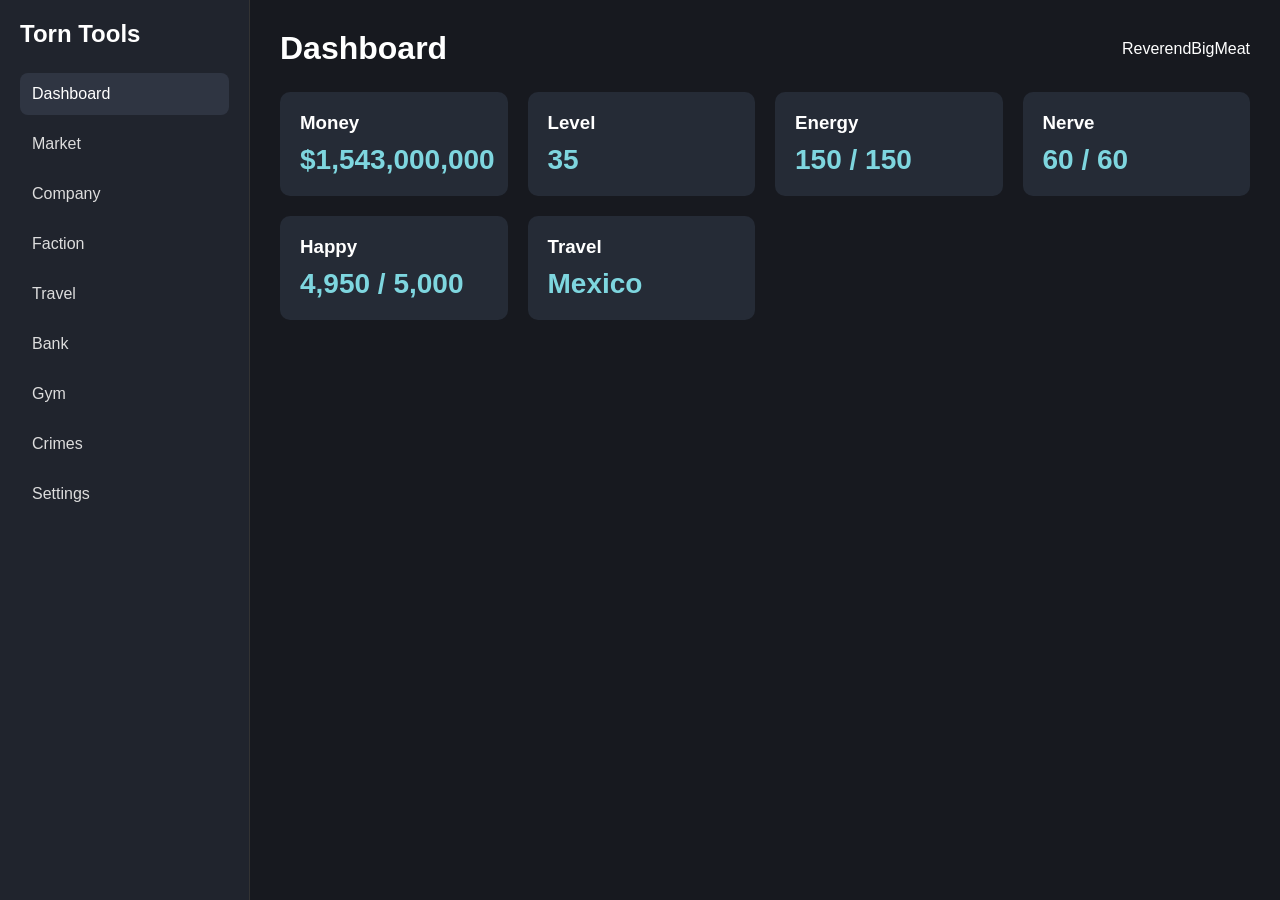
==== index.html @ d22a4641 "Add initial project structure with main dashboard and supporting pages - Create index.html for the m" ====
<!DOCTYPE html>
<html lang="en">
<head>
    <meta charset="UTF-8">
    <meta name="viewport" content="width=device-width, initial-scale=1.0">
    <title>Torn Dashboard</title>
    <link rel="stylesheet" href="./assets/css/styles.css">
</head>
    <body>
        <div class="container">

            <aside class="sidebar">

                <h2>Torn Tools</h2>

                <a href="./index.html">Dashboard</a>
                <a href="./pages/market.html">Market</a>
                <a href="./pages/company.html">Company</a>
                <a href="./pages/faction.html">Faction</a>
                <a href="./pages/travel.html">Travel</a>
                <a href="./pages/bank.html">Bank</a>
                <a href="./pages/gym.html">Gym</a>
                <a href="./pages/crimes.html">Crimes</a>
                <a href="./pages/settings.html">Settings</a>

            </aside>

            <main class="content">

                <div class="header">
                    <h1>Dashboard</h1>
                    <span>ReverendBigMeat</span>
                </div>

                <div class="cards">

                    <div class="card">
                        <h3>Money</h3>
                        <div class="value">$1,543,000,000
                        </div>
                    </div>

                    <div class="card">
                        <h3>Level</h3>
                        <div class="value">35</div>
                    </div>

                    <div class="card">
                        <h3>Energy</h3>
                        <div class="value">150 / 150</div>
                    </div>

                    <div class="card">
                        <h3>Nerve</h3>
                        <div class="value">60 / 60</div>
                    </div>

                    <div class="card">
                        <h3>Happy</h3>
                        <div class="value">4,950 / 5,000</div>
                    </div>

                    <div class="card">
                        <h3>Travel</h3>
                        <div class="value">Mexico</div>
                    </div>

                </div>

            </main>

        </div>

        <script src="./assets/js/main.js"></script>
    </body>
</html>
---- assets/css/styles.css ----
*{
    margin:0;
    padding:0;
    box-sizing:border-box;
    font-family:Segoe UI,sans-serif;
}

body{
    background:#17191f;
    color:white;
}

.container{
    display:flex;
    height:100vh;
}

.sidebar{
    width:250px;
    background:#20242d;
    border-right:1px solid #333;
    padding:20px;
}

.sidebar h2{
    margin-bottom:25px;
}

.sidebar a{
    display:block;
    padding:12px;
    margin-bottom:8px;
    text-decoration:none;
    color:#ddd;
    border-radius:8px;
}

.sidebar a:hover,
.sidebar a.is-active{
    background:#2f3542;
    color:#fff;
}

.content{
    flex:1;
    padding:30px;
    overflow:auto;
}

.header{
    display:flex;
    justify-content:space-between;
    align-items:center;
    margin-bottom:25px;
}

.cards{
    display:grid;
    grid-template-columns:repeat(auto-fit,minmax(220px,1fr));
    gap:20px;
}

.card{
    background:#252b36;
    padding:20px;
    border-radius:10px;
}

.card h3{
    margin-bottom:10px;
}

.value{
    font-size:28px;
    font-weight:bold;
    color:#7ed6df;
}

.page-placeholder{
    max-width:700px;
    background:#252b36;
    border:1px solid #333;
    border-radius:10px;
    padding:24px;
    line-height:1.5;
}

@media (max-width: 900px){
    .container{
        flex-direction:column;
        height:auto;
        min-height:100vh;
    }

    .sidebar{
        width:100%;
        border-right:none;
        border-bottom:1px solid #333;
    }
}
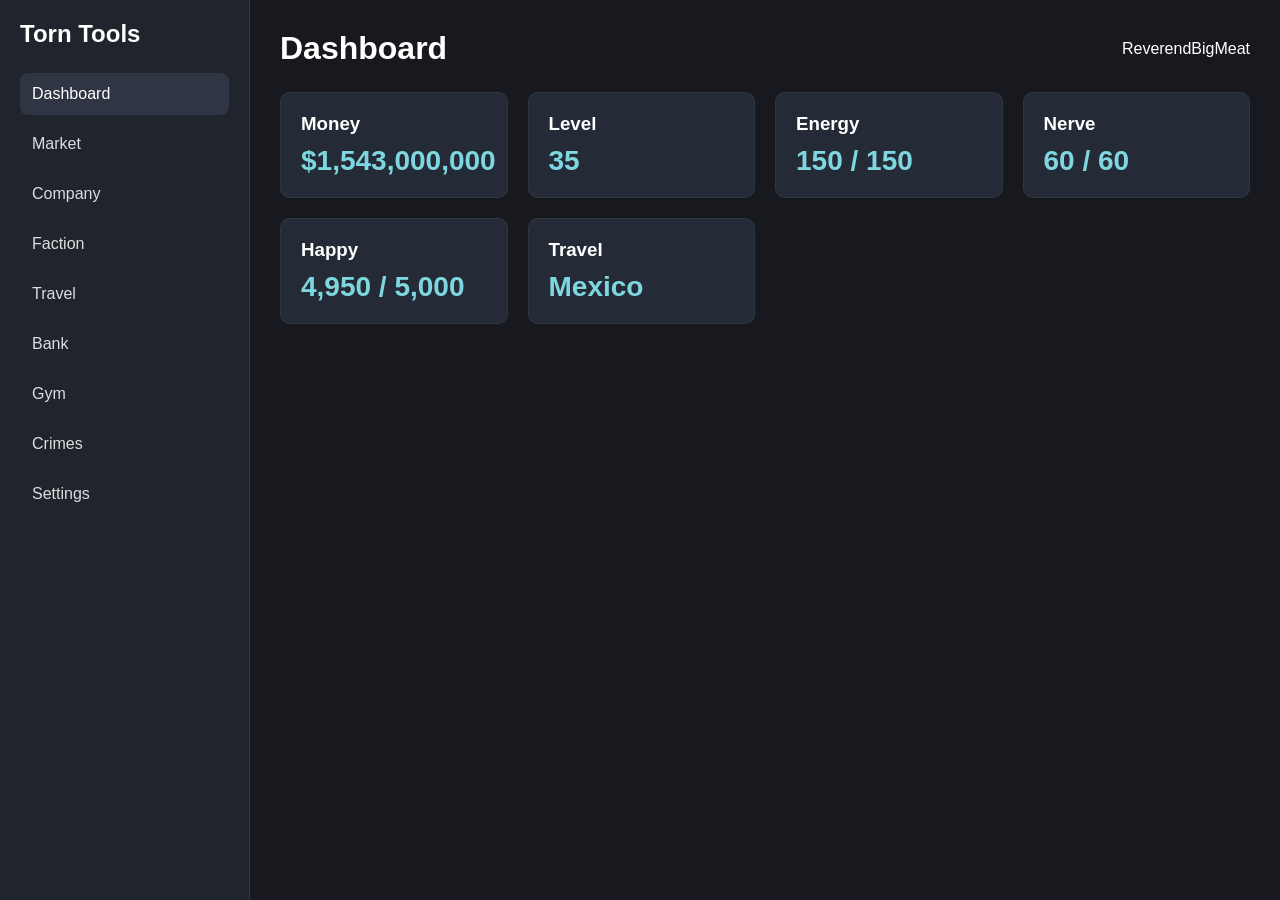
==== commit 80947638: "Add page-specific styles and class names for dashboard, bank, company, crimes, faction, gym, market," ====
--- a/index.html
+++ b/index.html
@@ -5,8 +5,9 @@
     <meta name="viewport" content="width=device-width, initial-scale=1.0">
     <title>Torn Dashboard</title>
     <link rel="stylesheet" href="./assets/css/styles.css">
+    <link rel="stylesheet" href="./assets/css/dashboard.css">
 </head>
-    <body>
+    <body class="page-dashboard">
         <div class="container">
 
             <aside class="sidebar">
--- a/assets/css/dashboard.css
+++ b/assets/css/dashboard.css
@@ -0,0 +1,4 @@
+/* Page-specific styles for dashboard widgets */
+.page-dashboard .cards .card {
+    border: 1px solid rgba(126, 214, 223, 0.08);
+}
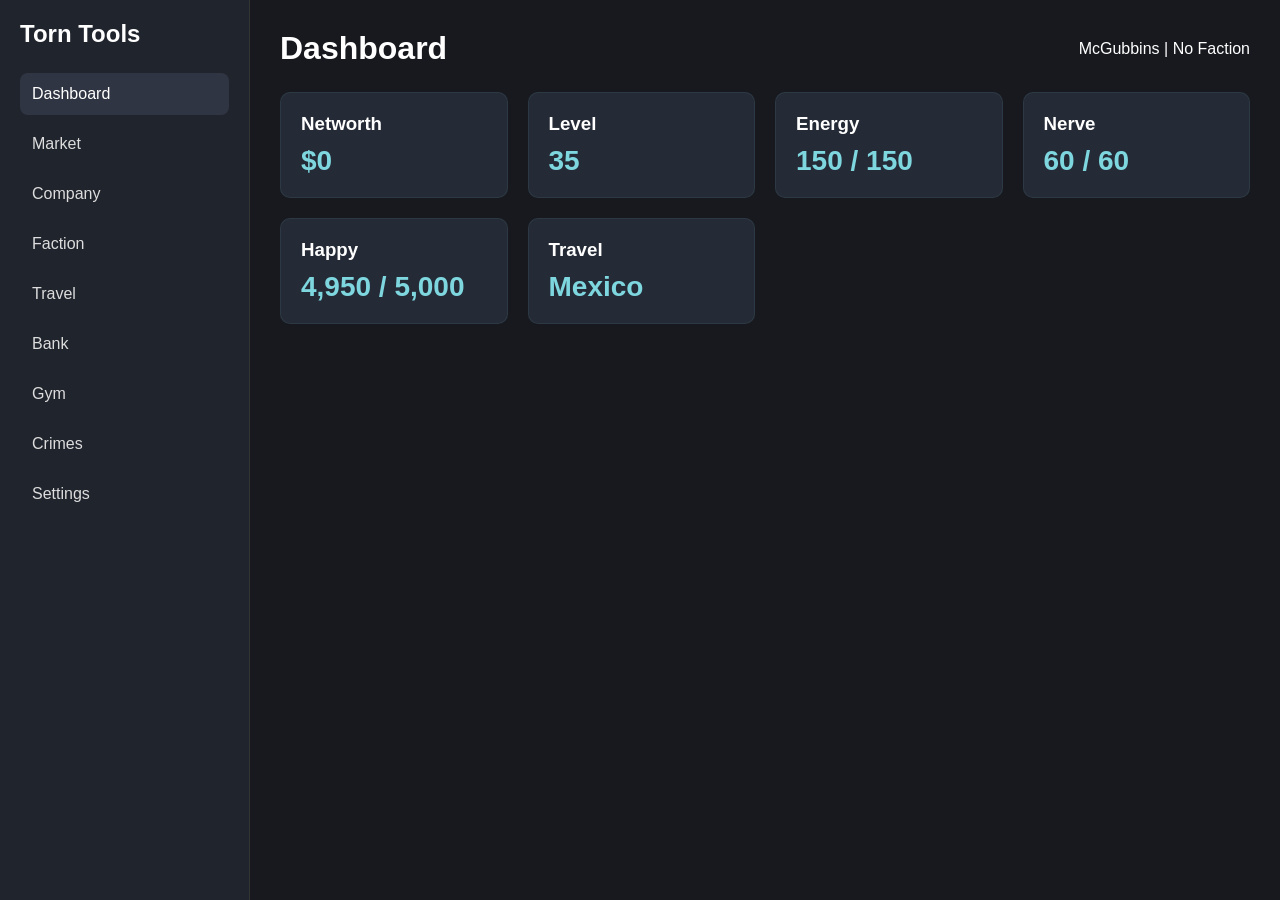
==== commit 7e64770a: "Add user data fetching functionality and update dashboard layout" ====
--- a/index.html
+++ b/index.html
@@ -30,35 +30,39 @@
 
                 <div class="header">
                     <h1>Dashboard</h1>
-                    <span>ReverendBigMeat</span>
+                    <span>
+                        <span id="user-name">McGubbins</span>
+                        <span> | </span>
+                        <span id="user-faction">No Faction</span>
+                    </span>
                 </div>
 
                 <div class="cards">
 
                     <div class="card">
-                        <h3>Money</h3>
-                        <div class="value">$1,543,000,000
+                        <h3>Networth</h3>
+                        <div class="value" id="user-networth">$0
                         </div>
                     </div>
 
                     <div class="card">
                         <h3>Level</h3>
-                        <div class="value">35</div>
+                        <div class="value" id="user-level">35</div>
                     </div>
 
                     <div class="card">
                         <h3>Energy</h3>
-                        <div class="value">150 / 150</div>
+                        <div class="value" id="user-energy">150 / 150</div>
                     </div>
 
                     <div class="card">
                         <h3>Nerve</h3>
-                        <div class="value">60 / 60</div>
+                        <div class="value" id="user-nerve">60 / 60</div>
                     </div>
 
                     <div class="card">
                         <h3>Happy</h3>
-                        <div class="value">4,950 / 5,000</div>
+                        <div class="value" id="user-happy">4,950 / 5,000</div>
                     </div>
 
                     <div class="card">
@@ -73,5 +77,6 @@
         </div>
 
         <script src="./assets/js/main.js"></script>
+        <script src="./assets/js/dashboard.js"></script>
     </body>
 </html>
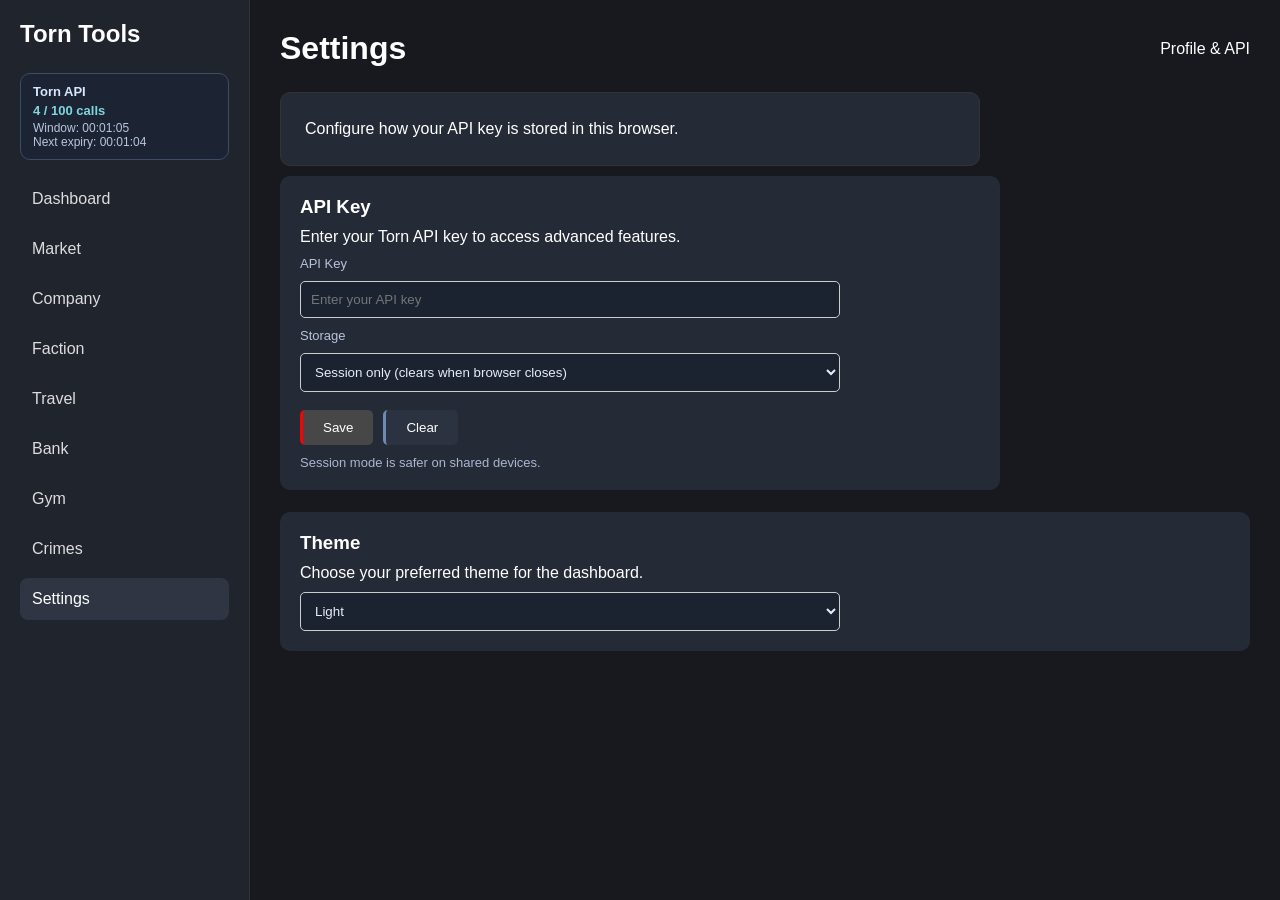
==== commit 18ecab91: "Add API call tracking and display user bars data in dashboard" ====
--- a/index.html
+++ b/index.html
@@ -66,8 +66,8 @@
                     </div>
 
                     <div class="card">
-                        <h3>Travel</h3>
-                        <div class="value">Mexico</div>
+                        <h3>Life</h3>
+                        <div class="value" id="user-life">0 / 0</div>
                     </div>
 
                 </div>
--- a/assets/css/styles.css
+++ b/assets/css/styles.css
@@ -85,6 +85,34 @@
     line-height:1.5;
 }
 
+.api-call-ticker{
+    width:100%;
+    margin-bottom:18px;
+    border:1px solid #3d4c67;
+    border-radius:10px;
+    padding:10px 12px;
+    background:#1c2332;
+    font-size:13px;
+}
+
+.api-call-ticker-title{
+    font-weight:700;
+    color:#d9e6ff;
+    margin-bottom:4px;
+}
+
+.api-call-ticker-count{
+    color:#7ed6df;
+    font-weight:700;
+    margin-bottom:3px;
+}
+
+.api-call-ticker-window,
+.api-call-ticker-reset{
+    color:#b8c6df;
+    font-size:12px;
+}
+
 @media (max-width: 900px){
     .container{
         flex-direction:column;
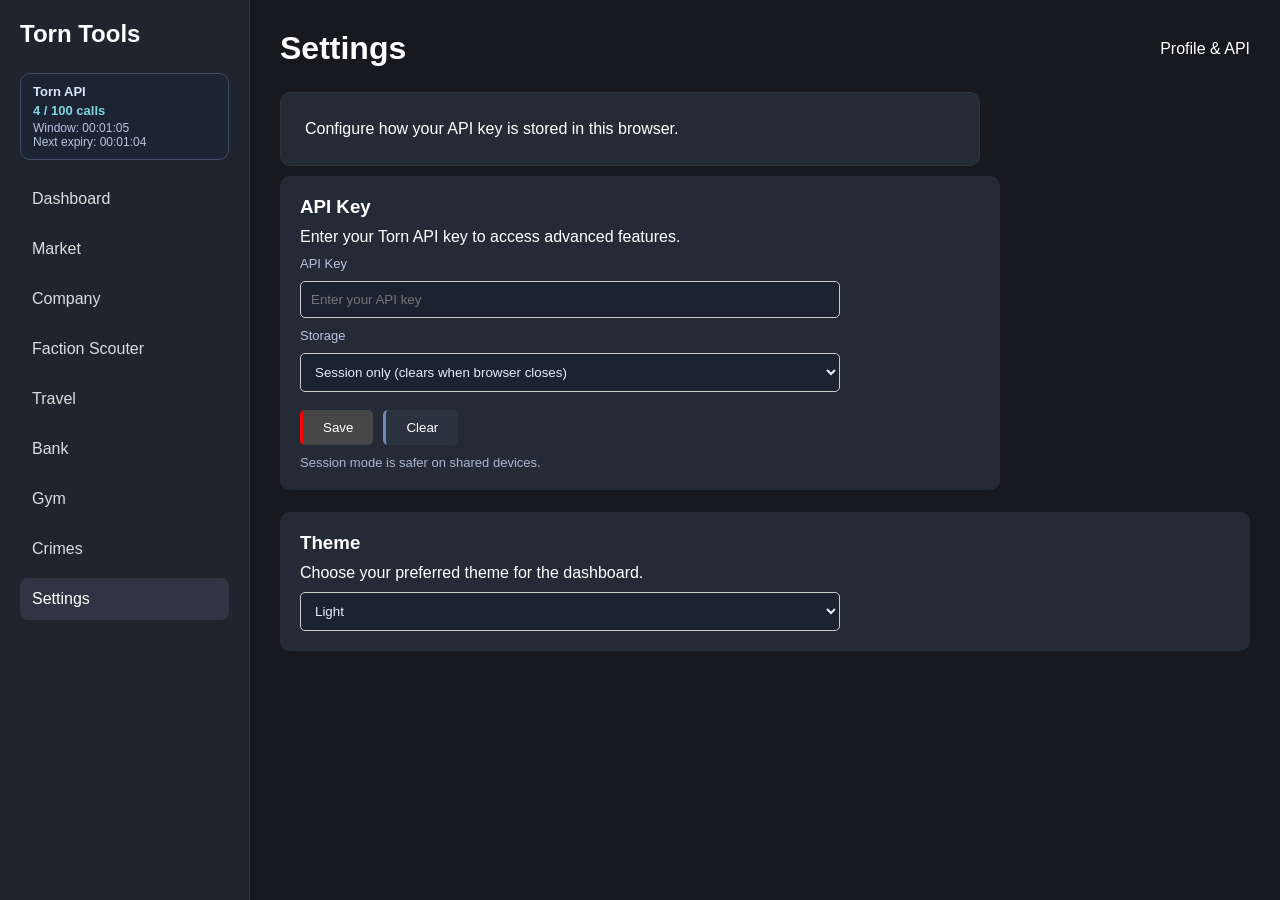
==== commit 4bcf223a: "Rename Faction page to Faction Scouter and update links across the dashboard" ====
--- a/index.html
+++ b/index.html
@@ -17,7 +17,7 @@
                 <a href="./index.html">Dashboard</a>
                 <a href="./pages/market.html">Market</a>
                 <a href="./pages/company.html">Company</a>
-                <a href="./pages/faction.html">Faction</a>
+                <a href="./pages/faction-scout.html">Faction Scouter</a>
                 <a href="./pages/travel.html">Travel</a>
                 <a href="./pages/bank.html">Bank</a>
                 <a href="./pages/gym.html">Gym</a>
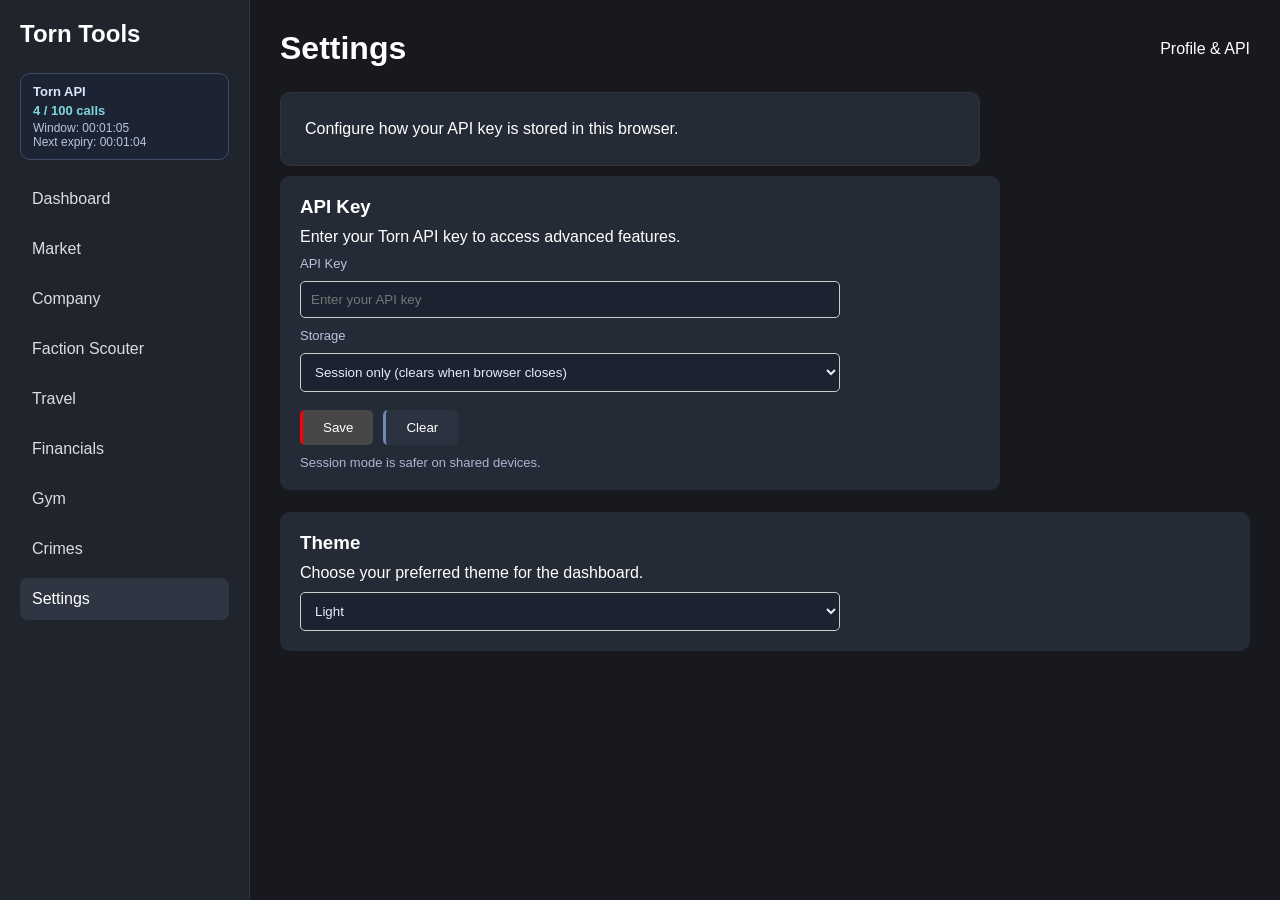
==== commit cd250dc6: "Add Financials page and update navigation links; remove Bank page" ====
--- a/index.html
+++ b/index.html
@@ -19,7 +19,7 @@
                 <a href="./pages/company.html">Company</a>
                 <a href="./pages/faction-scout.html">Faction Scouter</a>
                 <a href="./pages/travel.html">Travel</a>
-                <a href="./pages/bank.html">Bank</a>
+                <a href="./pages/financials.html">Financials</a>
                 <a href="./pages/gym.html">Gym</a>
                 <a href="./pages/crimes.html">Crimes</a>
                 <a href="./pages/settings.html">Settings</a>
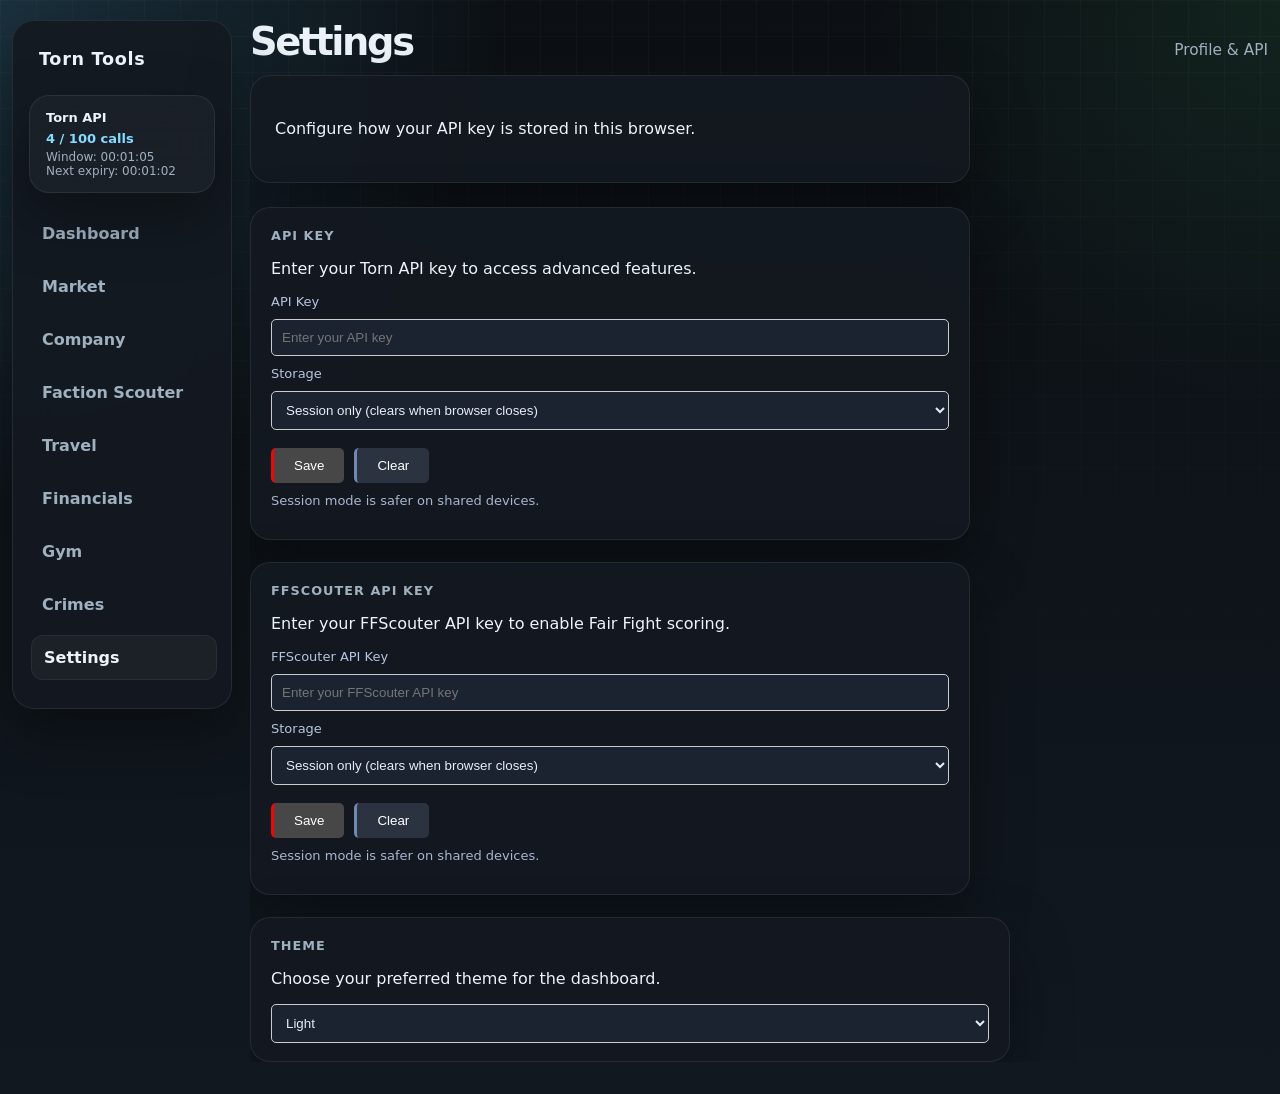
==== commit 3894aaa0: "feat: enhance faction dashboard with Fair Fight scoring and improve UI - Updated faction.css to refi" ====
--- a/index.html
+++ b/index.html
@@ -39,7 +39,7 @@
 
                 <div class="cards">
 
-                    <div class="card">
+                    <div class="card card--wide">
                         <h3>Networth</h3>
                         <div class="value" id="user-networth">$0
                         </div>
--- a/assets/css/styles.css
+++ b/assets/css/styles.css
@@ -1,128 +1,287 @@
-*{
-    margin:0;
-    padding:0;
-    box-sizing:border-box;
-    font-family:Segoe UI,sans-serif;
-}
-
-body{
-    background:#17191f;
-    color:white;
-}
-
-.container{
-    display:flex;
-    height:100vh;
-}
-
-.sidebar{
-    width:250px;
-    background:#20242d;
-    border-right:1px solid #333;
-    padding:20px;
-}
-
-.sidebar h2{
-    margin-bottom:25px;
-}
-
-.sidebar a{
-    display:block;
-    padding:12px;
-    margin-bottom:8px;
-    text-decoration:none;
-    color:#ddd;
-    border-radius:8px;
+:root {
+    color-scheme: dark;
+    --bg: #101418;
+    --bg-soft: #151b22;
+    --panel: rgba(20, 26, 33, 0.92);
+    --panel-border: rgba(255, 255, 255, 0.08);
+    --panel-strong: rgba(255, 255, 255, 0.04);
+    --text: #ecf3f9;
+    --muted: #9fb0bf;
+    --accent: #5ac8fa;
+    --accent-strong: #84dcff;
+    --good: #46cc71;
+    --bad: #e74c3c;
+    --warn: #f3a81f;
+    --blue: #4ea3ff;
+    --yellow: #f4d03f;
+    --shadow: 0 24px 60px rgba(0, 0, 0, 0.35);
+}
+
+* {
+    box-sizing: border-box;
+}
+
+html,
+body {
+    margin: 0;
+    min-height: 100%;
+}
+
+body {
+    font-family: Inter, ui-sans-serif, system-ui, -apple-system, BlinkMacSystemFont, "Segoe UI", sans-serif;
+    color: var(--text);
+    background:
+        radial-gradient(circle at top left, rgba(90, 200, 250, 0.18), transparent 30%),
+        radial-gradient(circle at top right, rgba(70, 204, 113, 0.1), transparent 24%),
+        linear-gradient(180deg, #0c1014 0%, #111820 100%);
+}
+
+body::before {
+    content: "";
+    position: fixed;
+    inset: 0;
+    background-image: linear-gradient(rgba(255, 255, 255, 0.03) 1px, transparent 1px), linear-gradient(90deg, rgba(255, 255, 255, 0.03) 1px, transparent 1px);
+    background-size: 36px 36px;
+    mask-image: linear-gradient(180deg, rgba(0, 0, 0, 0.8), transparent 90%);
+    pointer-events: none;
+}
+
+.container {
+    width: min(1440px, calc(100% - 24px));
+    margin: 0 auto;
+    display: grid;
+    grid-template-columns: 220px minmax(0, 1fr);
+    gap: 18px;
+    min-height: 100vh;
+    padding: 20px 0 32px;
+    position: relative;
+}
+
+.sidebar {
+    background: var(--panel);
+    border: 1px solid var(--panel-border);
+    border-radius: 22px;
+    box-shadow: var(--shadow);
+    backdrop-filter: blur(20px);
+    padding: 20px 16px;
+    align-self: start;
+    position: sticky;
+    top: 16px;
+}
+
+.sidebar h2 {
+    margin: 0 0 18px;
+    padding: 8px 10px;
+    font-size: 1.1rem;
+    letter-spacing: 0.04em;
+    color: var(--text);
+}
+
+.sidebar a {
+    display: block;
+    padding: 12px 12px;
+    margin-bottom: 8px;
+    color: var(--muted);
+    text-decoration: none;
+    border-radius: 12px;
+    border: 1px solid transparent;
+    font-weight: 600;
+    transition: background 0.18s ease, border-color 0.18s ease, color 0.18s ease, transform 0.18s ease;
 }
 
 .sidebar a:hover,
-.sidebar a.is-active{
-    background:#2f3542;
-    color:#fff;
-}
-
-.content{
-    flex:1;
-    padding:30px;
-    overflow:auto;
-}
-
-.header{
-    display:flex;
-    justify-content:space-between;
-    align-items:center;
-    margin-bottom:25px;
-}
-
-.cards{
-    display:grid;
-    grid-template-columns:repeat(auto-fit,minmax(220px,1fr));
-    gap:20px;
-}
-
-.card{
-    background:#252b36;
-    padding:20px;
-    border-radius:10px;
-}
-
-.card h3{
-    margin-bottom:10px;
-}
-
-.value{
-    font-size:28px;
-    font-weight:bold;
-    color:#7ed6df;
-}
-
-.page-placeholder{
-    max-width:700px;
-    background:#252b36;
-    border:1px solid #333;
-    border-radius:10px;
-    padding:24px;
-    line-height:1.5;
-}
-
-.api-call-ticker{
-    width:100%;
-    margin-bottom:18px;
-    border:1px solid #3d4c67;
-    border-radius:10px;
-    padding:10px 12px;
-    background:#1c2332;
-    font-size:13px;
-}
-
-.api-call-ticker-title{
-    font-weight:700;
-    color:#d9e6ff;
-    margin-bottom:4px;
-}
-
-.api-call-ticker-count{
-    color:#7ed6df;
-    font-weight:700;
-    margin-bottom:3px;
+.sidebar a.is-active {
+    background: rgba(255, 255, 255, 0.04);
+    border-color: rgba(255, 255, 255, 0.06);
+    color: var(--text);
+    transform: translateX(2px);
+}
+
+.content {
+    flex: 1;
+    padding: 4px 0 0;
+    overflow: auto;
+    display: grid;
+    gap: 14px;
+    align-content: start;
+}
+
+.header {
+    display: flex;
+    justify-content: space-between;
+    align-items: end;
+    gap: 16px;
+    margin-bottom: 2px;
+}
+
+.header h1 {
+    margin: 0;
+    font-size: clamp(2.2rem, 3vw, 3.5rem);
+    line-height: 0.92;
+    letter-spacing: -0.06em;
+}
+
+.header > span {
+    color: var(--muted);
+    font-size: 0.96rem;
+}
+
+.cards {
+    display: grid;
+    grid-template-columns: repeat(auto-fit, minmax(220px, 1fr));
+    gap: 18px;
+}
+
+.card--wide {
+    grid-column: span 2;
+}
+
+.card,
+.page-placeholder,
+.api-call-ticker,
+.page-faction .faction-hero,
+.page-faction .faction-controls,
+.page-faction .faction-status-strip,
+.page-faction .faction-table-panel {
+    background: var(--panel);
+    border: 1px solid var(--panel-border);
+    border-radius: 20px;
+    box-shadow: var(--shadow);
+    backdrop-filter: blur(20px);
+}
+
+.card {
+    padding: 20px 20px 18px;
+}
+
+.card h3,
+.faction-label,
+.page-faction .faction-hero-card-label,
+.page-faction .faction-form-grid label span,
+.page-faction .faction-message {
+    color: var(--muted);
+    font-size: 0.82rem;
+    letter-spacing: 0.03em;
+}
+
+.card h3 {
+    margin: 0 0 10px;
+    font-size: 0.8rem;
+    letter-spacing: 0.08em;
+    text-transform: uppercase;
+    font-weight: 700;
+}
+
+.value {
+    font-size: clamp(1rem, 1.5vw, 2rem);
+    font-weight: 800;
+    color: var(--accent-strong);
+    letter-spacing: -0.04em;
+    overflow-wrap: anywhere;
+    word-break: break-word;
+}
+
+.page-placeholder {
+    width: min(100%, 720px);
+    max-width: none;
+    padding: 24px;
+    line-height: 1.6;
+    color: var(--text);
+}
+
+.api-call-ticker {
+    width: 100%;
+    margin-bottom: 18px;
+    padding: 14px 16px;
+    font-size: 13px;
+    background: rgba(255, 255, 255, 0.03);
+}
+
+.api-call-ticker-title {
+    font-weight: 700;
+    color: var(--text);
+    margin-bottom: 6px;
+}
+
+.api-call-ticker-count {
+    color: var(--accent-strong);
+    font-weight: 700;
+    margin-bottom: 4px;
 }
 
 .api-call-ticker-window,
-.api-call-ticker-reset{
-    color:#b8c6df;
-    font-size:12px;
-}
-
-@media (max-width: 900px){
-    .container{
-        flex-direction:column;
-        height:auto;
-        min-height:100vh;
-    }
-
-    .sidebar{
-        width:100%;
-        border-right:none;
-        border-bottom:1px solid #333;
-    }
-}
+.api-call-ticker-reset {
+    color: var(--muted);
+    font-size: 12px;
+}
+
+.primary,
+.secondary {
+    border: 0;
+    border-radius: 14px;
+    padding: 13px 18px;
+    cursor: pointer;
+    transition: transform 0.18s ease, box-shadow 0.18s ease, background 0.18s ease;
+}
+
+.primary {
+    color: #07121a;
+    background: linear-gradient(135deg, var(--accent), var(--accent-strong));
+    box-shadow: 0 14px 28px rgba(90, 200, 250, 0.22);
+    font-weight: 700;
+}
+
+.secondary {
+    color: var(--text);
+    background: rgba(255, 255, 255, 0.06);
+    border: 1px solid rgba(255, 255, 255, 0.08);
+}
+
+.primary:hover,
+.secondary:hover {
+    transform: translateY(-1px);
+}
+
+@media (max-width: 900px) {
+    .container {
+        grid-template-columns: 1fr;
+        min-height: auto;
+        width: min(100% - 20px, 1220px);
+    }
+
+    .sidebar {
+        position: static;
+    }
+
+    .content {
+        overflow: visible;
+    }
+
+    .cards {
+        grid-template-columns: repeat(2, minmax(0, 1fr));
+    }
+
+    .card--wide {
+        grid-column: span 2;
+    }
+}
+
+@media (max-width: 640px) {
+    .container {
+        width: min(100% - 20px, 1220px);
+        padding-top: 18px;
+    }
+
+    .cards {
+        grid-template-columns: 1fr;
+    }
+
+    .card--wide {
+        grid-column: auto;
+    }
+
+    .header {
+        flex-direction: column;
+        align-items: flex-start;
+    }
+}
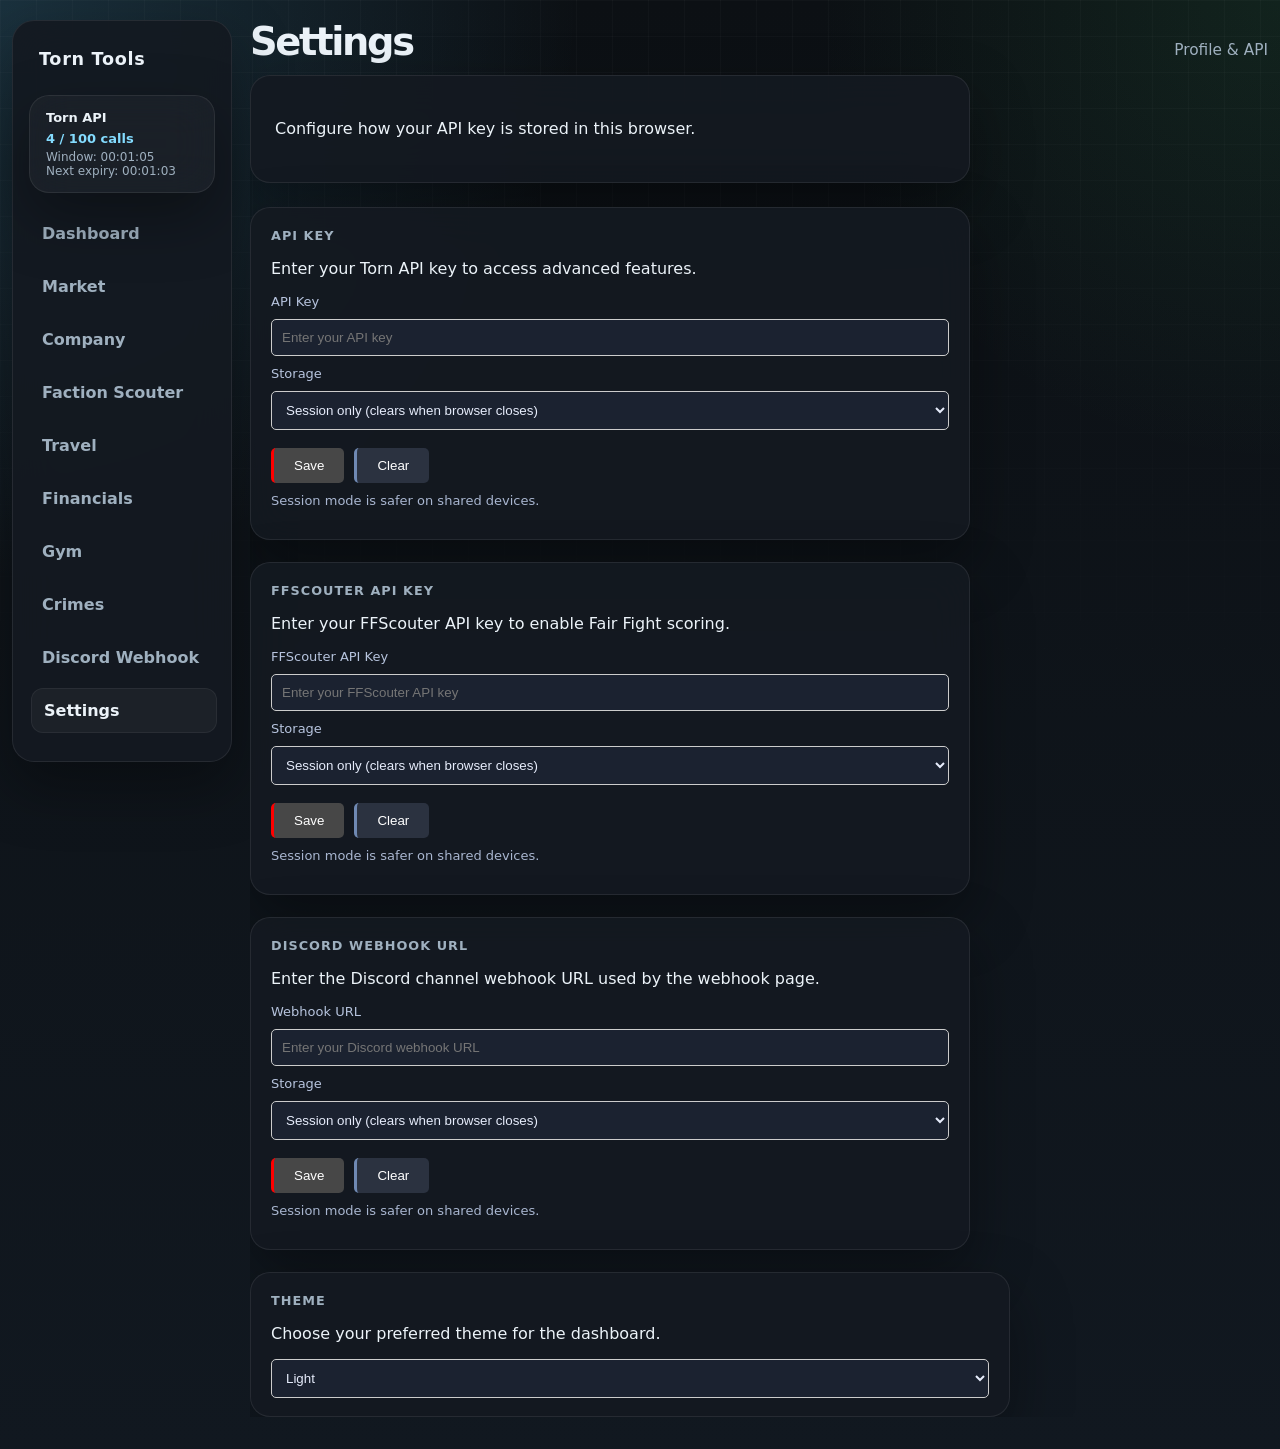
==== commit 6d7d9b96: "feat: add Discord webhook page and integrate webhook functionality with settings" ====
--- a/index.html
+++ b/index.html
@@ -23,6 +23,7 @@
                 <a href="./pages/gym.html">Gym</a>
                 <a href="./pages/crimes.html">Crimes</a>
                 <a href="./pages/settings.html">Settings</a>
+                    <a href="./pages/discord-webhook.html">Discord Webhook</a>
 
             </aside>
 
